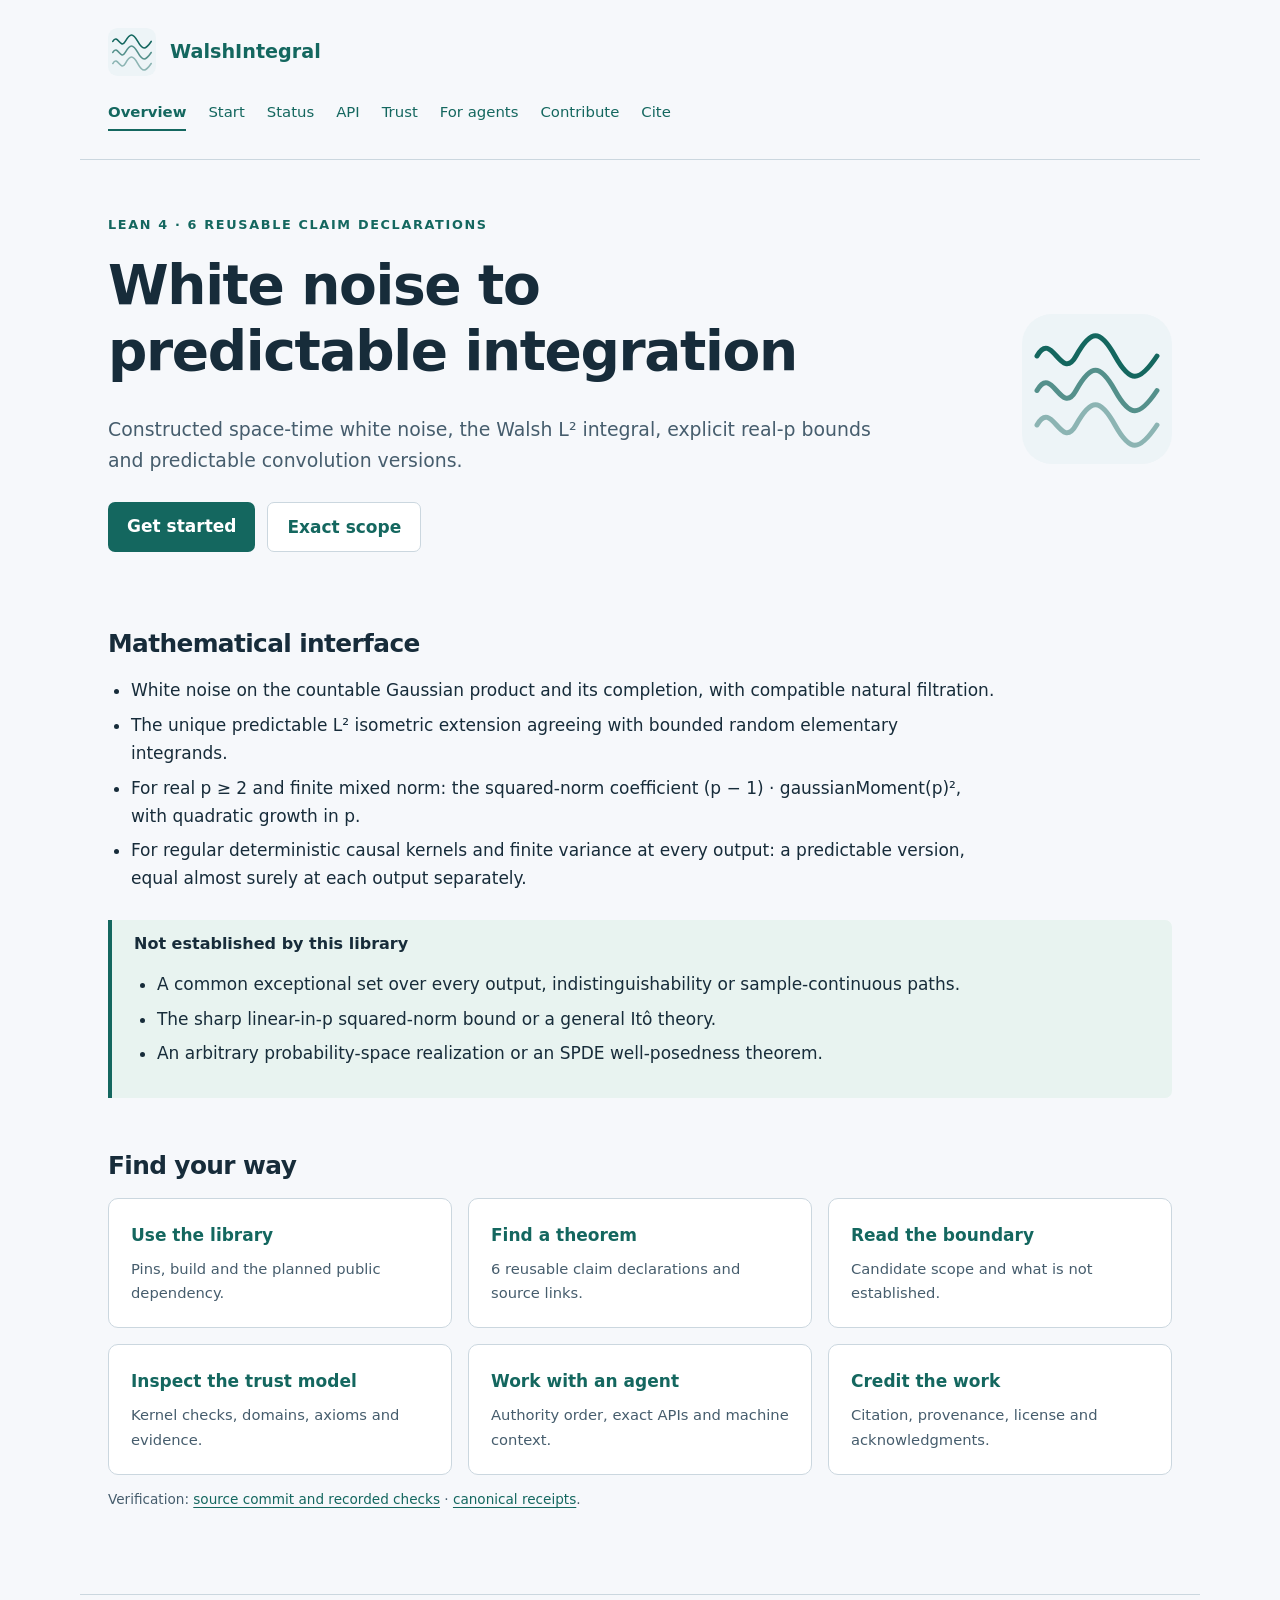
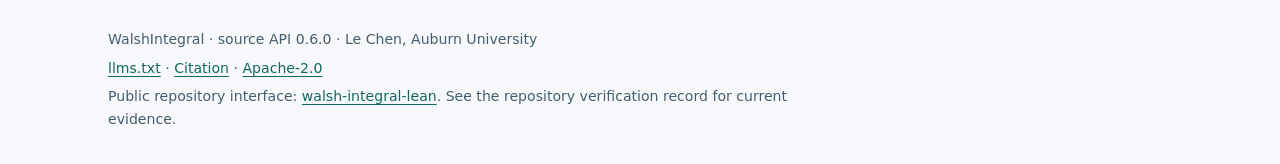
==== docs/index.html @ 128b3637 "Release WalshIntegral source API 0.6.0" ====
<!doctype html>
<html lang="en"><head><meta charset="utf-8"><meta name="viewport" content="width=device-width,initial-scale=1"><meta name="description" content="Constructed space-time white noise, the Walsh L² integral, explicit real-p bounds and predictable convolution versions."><title>Overview · WalshIntegral</title><link rel="stylesheet" href="assets/site.css"><link rel="icon" href="assets/mark.svg"></head><body class="walsh"><a class="skip" href="#content">Skip to content</a><header><a class="brand" href="index.html"><img src="assets/mark.svg" alt=""><span>WalshIntegral</span></a><nav aria-label="Main navigation"><a href="index.html" aria-current="page">Overview</a><a href="getting-started.html">Start</a><a href="status.html">Status</a><a href="api.html">API</a><a href="trust.html">Trust</a><a href="agents.html">For agents</a><a href="contributing.html">Contribute</a><a href="citation.html">Cite</a></nav></header><main id="content"><section class="hero"><div><p class="eyebrow">Lean 4 · 6 reusable claim declarations</p><h1>White noise to predictable integration</h1><p class="lead">Constructed space-time white noise, the Walsh L² integral, explicit real-p bounds and predictable convolution versions.</p><p class="actions"><a class="button" href="getting-started.html">Get started</a><a class="button secondary" href="status.html">Exact scope</a></p></div><img src="assets/mark.svg" alt=""></section><h2>Mathematical interface</h2><ul><li>White noise on the countable Gaussian product and its completion, with compatible natural filtration.</li><li>The unique predictable L² isometric extension agreeing with bounded random elementary integrands.</li><li>For real p ≥ 2 and finite mixed norm: the squared-norm coefficient (p − 1) · gaussianMoment(p)², with quadratic growth in p.</li><li>For regular deterministic causal kernels and finite variance at every output: a predictable version, equal almost surely at each output separately.</li></ul><aside class="boundary" aria-labelledby="boundary-title"><h2 id="boundary-title">Not established by this library</h2><ul><li>A common exceptional set over every output, indistinguishability or sample-continuous paths.</li><li>The sharp linear-in-p squared-norm bound or a general Itô theory.</li><li>An arbitrary probability-space realization or an SPDE well-posedness theorem.</li></ul></aside><h2>Find your way</h2><div class="cards"><a class="card" href="getting-started.html"><strong>Use the library</strong><span>Pins, build and the planned public dependency.</span></a><a class="card" href="api.html"><strong>Find a theorem</strong><span>6 reusable claim declarations and source links.</span></a><a class="card" href="status.html"><strong>Read the boundary</strong><span>Candidate scope and what is not established.</span></a><a class="card" href="trust.html"><strong>Inspect the trust model</strong><span>Kernel checks, domains, axioms and evidence.</span></a><a class="card" href="agents.html"><strong>Work with an agent</strong><span>Authority order, exact APIs and machine context.</span></a><a class="card" href="citation.html"><strong>Credit the work</strong><span>Citation, provenance, license and acknowledgments.</span></a></div><p class="meta">Verification: <a href="https://github.com/chenle02/walsh-integral-lean/blob/main/README.md#verification-at-a-glance">source commit and recorded checks</a> · <a href="https://github.com/chenle02/walsh-integral-lean/tree/main/.lean-receipts">canonical receipts</a>.</p></main><footer><p>WalshIntegral · source API 0.6.0 · Le Chen, Auburn University</p><p><a href="llms.txt">llms.txt</a> · <a href="source/CITATION.cff">Citation</a> · <a href="source/LICENSE">Apache-2.0</a></p><p>Public repository interface: <a href="https://github.com/chenle02/walsh-integral-lean">walsh-integral-lean</a>. See the repository verification record for current evidence.</p></footer></body></html>
---- docs/assets/site.css ----
:root{color-scheme:light dark;--bg:#f6f8fb;--paper:#fff;--ink:#172c3a;--muted:#465d6d;--line:#cbd7df;--accent:#174f79;--soft:#eaf1f7;--warn:#6a4816;--warnbg:#fff4db;--code:#edf2f7}
*{box-sizing:border-box}body{margin:0;background:var(--bg);color:var(--ink);font:17px/1.65 system-ui,-apple-system,BlinkMacSystemFont,'Segoe UI',sans-serif}a{color:var(--accent);text-underline-offset:.2em}a:hover{text-decoration-thickness:2px}a:focus-visible{outline:3px solid var(--accent);outline-offset:5px}header,main,footer{max-width:1120px;margin:auto;padding:28px}header{border-bottom:1px solid var(--line)}.brand{display:flex;align-items:center;gap:14px;font-size:1.2rem;font-weight:750;text-decoration:none}.brand img{width:48px;height:48px}nav{display:flex;flex-wrap:wrap;gap:8px 22px;margin-top:20px;font-size:.93rem}nav a{padding:4px 0;text-decoration:none}nav a[aria-current=page]{border-bottom:2px solid var(--accent);font-weight:700}.skip{position:absolute;left:12px;top:-90px;background:var(--paper);padding:12px;z-index:2}.skip:focus{top:10px}main{min-height:65vh;padding-top:42px;padding-bottom:70px}h1,h2,h3{line-height:1.2;letter-spacing:-.025em}h1{font-size:clamp(2.15rem,4.3vw,3.5rem);max-width:18ch;margin:.3em 0 .55em}h2{font-size:1.55rem;margin:2.1em 0 .7em}h3{font-size:1.12rem}p,li{max-width:80ch}.lead{font-size:1.18rem;color:var(--muted);max-width:65ch}.eyebrow{font-size:.8rem;text-transform:uppercase;letter-spacing:.13em;font-weight:750;color:var(--accent)}.hero{display:grid;grid-template-columns:minmax(0,1fr) 150px;gap:45px;align-items:center}.hero>img{width:150px;height:150px}.badge{display:inline-block;padding:5px 11px;border:1px solid var(--line);border-radius:30px;font-size:.8rem;color:var(--muted)}.actions{display:flex;flex-wrap:wrap;gap:12px;margin:25px 0}.button{background:var(--accent);color:#fff;text-decoration:none;padding:10px 19px;border-radius:7px;font-weight:650}.button.secondary{background:var(--paper);color:var(--accent);border:1px solid var(--line)}.boundary{border-left:4px solid var(--accent);background:var(--soft);padding:14px 22px;margin:27px 0;border-radius:0 7px 7px 0}.boundary h2{margin:0;font-size:1rem;letter-spacing:0}.cards{display:grid;grid-template-columns:repeat(3,minmax(0,1fr));gap:16px}.card{display:block;min-width:0;background:var(--paper);border:1px solid var(--line);border-radius:10px;padding:22px;text-decoration:none}.card strong,.card span{display:block}.card strong{margin-bottom:8px}.card span{color:var(--muted);font-size:.92rem}.card:hover{border-color:var(--accent)}code{font: .88em/1.5 ui-monospace,SFMono-Regular,Consolas,monospace;overflow-wrap:anywhere}pre{white-space:pre;overflow:auto;max-width:100%;padding:20px;background:var(--code);border:1px solid var(--line);border-radius:8px}pre code{overflow-wrap:normal}table{width:100%;border-collapse:collapse;font-size:.92rem}td,th{vertical-align:top;text-align:left;padding:14px 12px;border-bottom:1px solid var(--line);overflow-wrap:anywhere}.table-scroll{max-width:100%;overflow-x:auto}.claim{background:var(--paper);border:1px solid var(--line);border-radius:9px;padding:20px 24px;margin:16px 0}.claim h2{margin:0 0 8px;font-size:1.05rem;letter-spacing:0}.claim p{margin:9px 0}.meta{font-size:.85rem;color:var(--muted)}footer{border-top:1px solid var(--line);font-size:.88rem;color:var(--muted)}footer p{margin:.35em 0}.quiet{color:var(--muted)}.credits{font-size:.9rem}ul{padding-left:1.35em}li{margin:.4em 0}hr{border:0;border-top:1px solid var(--line);margin:35px 0}body.walsh{--accent:#14675f;--soft:#e8f3f0}
@media(prefers-color-scheme:dark){:root{--bg:#101c26;--paper:#152633;--ink:#e4edf2;--muted:#b0c3cf;--line:#3e5667;--accent:#94c9ef;--soft:#1d3345;--warn:#f0cd8a;--warnbg:#352d1d;--code:#172b3b}body.walsh{--accent:#96d9cb;--soft:#1a3735}.button{color:#102330}}
@media(max-width:760px){.cards{grid-template-columns:repeat(2,minmax(0,1fr))}.hero{grid-template-columns:minmax(0,1fr) 85px;gap:20px}.hero>img{width:85px;height:85px}}
@media(max-width:480px){header,main,footer{padding:20px}.hero{display:block}.hero>img{display:none}.cards{grid-template-columns:1fr}nav{gap:6px 17px}td,th{padding:11px 8px}.claim{padding:17px}.lead{font-size:1.08rem}h1{max-width:22ch}}
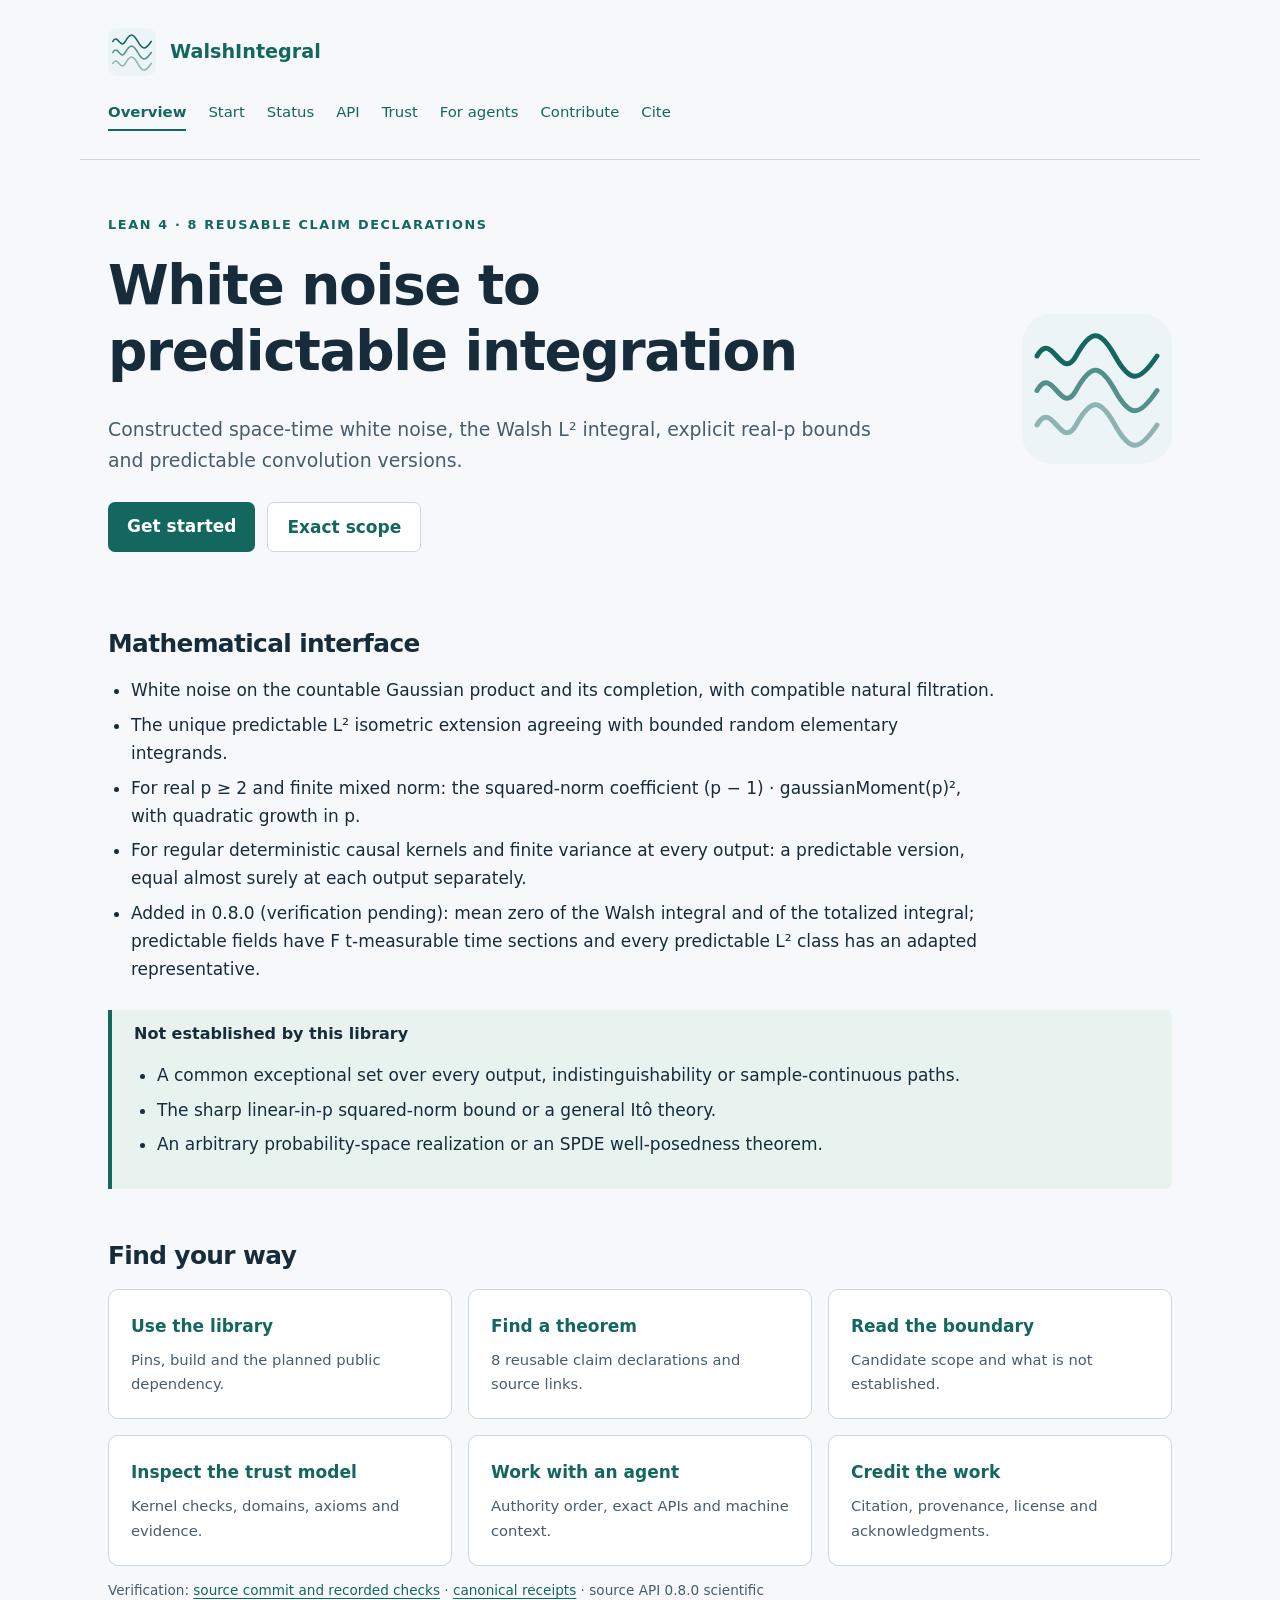
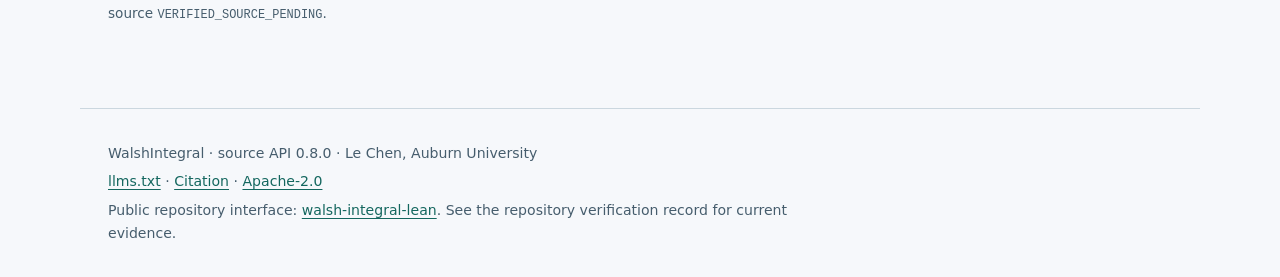
==== commit 35bc9935: "docs: prepare WalshIntegral 0.8.0 release candidate Bump release metadata to 0.8.0 (lakefile.toml, C" ====
--- a/docs/index.html
+++ b/docs/index.html
@@ -1,2 +1,2 @@
 <!doctype html>
-<html lang="en"><head><meta charset="utf-8"><meta name="viewport" content="width=device-width,initial-scale=1"><meta name="description" content="Constructed space-time white noise, the Walsh L² integral, explicit real-p bounds and predictable convolution versions."><title>Overview · WalshIntegral</title><link rel="stylesheet" href="assets/site.css"><link rel="icon" href="assets/mark.svg"></head><body class="walsh"><a class="skip" href="#content">Skip to content</a><header><a class="brand" href="index.html"><img src="assets/mark.svg" alt=""><span>WalshIntegral</span></a><nav aria-label="Main navigation"><a href="index.html" aria-current="page">Overview</a><a href="getting-started.html">Start</a><a href="status.html">Status</a><a href="api.html">API</a><a href="trust.html">Trust</a><a href="agents.html">For agents</a><a href="contributing.html">Contribute</a><a href="citation.html">Cite</a></nav></header><main id="content"><section class="hero"><div><p class="eyebrow">Lean 4 · 6 reusable claim declarations</p><h1>White noise to predictable integration</h1><p class="lead">Constructed space-time white noise, the Walsh L² integral, explicit real-p bounds and predictable convolution versions.</p><p class="actions"><a class="button" href="getting-started.html">Get started</a><a class="button secondary" href="status.html">Exact scope</a></p></div><img src="assets/mark.svg" alt=""></section><h2>Mathematical interface</h2><ul><li>White noise on the countable Gaussian product and its completion, with compatible natural filtration.</li><li>The unique predictable L² isometric extension agreeing with bounded random elementary integrands.</li><li>For real p ≥ 2 and finite mixed norm: the squared-norm coefficient (p − 1) · gaussianMoment(p)², with quadratic growth in p.</li><li>For regular deterministic causal kernels and finite variance at every output: a predictable version, equal almost surely at each output separately.</li></ul><aside class="boundary" aria-labelledby="boundary-title"><h2 id="boundary-title">Not established by this library</h2><ul><li>A common exceptional set over every output, indistinguishability or sample-continuous paths.</li><li>The sharp linear-in-p squared-norm bound or a general Itô theory.</li><li>An arbitrary probability-space realization or an SPDE well-posedness theorem.</li></ul></aside><h2>Find your way</h2><div class="cards"><a class="card" href="getting-started.html"><strong>Use the library</strong><span>Pins, build and the planned public dependency.</span></a><a class="card" href="api.html"><strong>Find a theorem</strong><span>6 reusable claim declarations and source links.</span></a><a class="card" href="status.html"><strong>Read the boundary</strong><span>Candidate scope and what is not established.</span></a><a class="card" href="trust.html"><strong>Inspect the trust model</strong><span>Kernel checks, domains, axioms and evidence.</span></a><a class="card" href="agents.html"><strong>Work with an agent</strong><span>Authority order, exact APIs and machine context.</span></a><a class="card" href="citation.html"><strong>Credit the work</strong><span>Citation, provenance, license and acknowledgments.</span></a></div><p class="meta">Verification: <a href="https://github.com/chenle02/walsh-integral-lean/blob/main/README.md#verification-at-a-glance">source commit and recorded checks</a> · <a href="https://github.com/chenle02/walsh-integral-lean/tree/main/.lean-receipts">canonical receipts</a>.</p></main><footer><p>WalshIntegral · source API 0.6.0 · Le Chen, Auburn University</p><p><a href="llms.txt">llms.txt</a> · <a href="source/CITATION.cff">Citation</a> · <a href="source/LICENSE">Apache-2.0</a></p><p>Public repository interface: <a href="https://github.com/chenle02/walsh-integral-lean">walsh-integral-lean</a>. See the repository verification record for current evidence.</p></footer></body></html>
+<html lang="en"><head><meta charset="utf-8"><meta name="viewport" content="width=device-width,initial-scale=1"><meta name="description" content="Constructed space-time white noise, the Walsh L² integral, explicit real-p bounds and predictable convolution versions."><title>Overview · WalshIntegral</title><link rel="stylesheet" href="assets/site.css"><link rel="icon" href="assets/mark.svg"></head><body class="walsh"><a class="skip" href="#content">Skip to content</a><header><a class="brand" href="index.html"><img src="assets/mark.svg" alt=""><span>WalshIntegral</span></a><nav aria-label="Main navigation"><a href="index.html" aria-current="page">Overview</a><a href="getting-started.html">Start</a><a href="status.html">Status</a><a href="api.html">API</a><a href="trust.html">Trust</a><a href="agents.html">For agents</a><a href="contributing.html">Contribute</a><a href="citation.html">Cite</a></nav></header><main id="content"><section class="hero"><div><p class="eyebrow">Lean 4 · 8 reusable claim declarations</p><h1>White noise to predictable integration</h1><p class="lead">Constructed space-time white noise, the Walsh L² integral, explicit real-p bounds and predictable convolution versions.</p><p class="actions"><a class="button" href="getting-started.html">Get started</a><a class="button secondary" href="status.html">Exact scope</a></p></div><img src="assets/mark.svg" alt=""></section><h2>Mathematical interface</h2><ul><li>White noise on the countable Gaussian product and its completion, with compatible natural filtration.</li><li>The unique predictable L² isometric extension agreeing with bounded random elementary integrands.</li><li>For real p ≥ 2 and finite mixed norm: the squared-norm coefficient (p − 1) · gaussianMoment(p)², with quadratic growth in p.</li><li>For regular deterministic causal kernels and finite variance at every output: a predictable version, equal almost surely at each output separately.</li><li>Added in 0.8.0 (verification pending): mean zero of the Walsh integral and of the totalized integral; predictable fields have F t-measurable time sections and every predictable L² class has an adapted representative.</li></ul><aside class="boundary" aria-labelledby="boundary-title"><h2 id="boundary-title">Not established by this library</h2><ul><li>A common exceptional set over every output, indistinguishability or sample-continuous paths.</li><li>The sharp linear-in-p squared-norm bound or a general Itô theory.</li><li>An arbitrary probability-space realization or an SPDE well-posedness theorem.</li></ul></aside><h2>Find your way</h2><div class="cards"><a class="card" href="getting-started.html"><strong>Use the library</strong><span>Pins, build and the planned public dependency.</span></a><a class="card" href="api.html"><strong>Find a theorem</strong><span>8 reusable claim declarations and source links.</span></a><a class="card" href="status.html"><strong>Read the boundary</strong><span>Candidate scope and what is not established.</span></a><a class="card" href="trust.html"><strong>Inspect the trust model</strong><span>Kernel checks, domains, axioms and evidence.</span></a><a class="card" href="agents.html"><strong>Work with an agent</strong><span>Authority order, exact APIs and machine context.</span></a><a class="card" href="citation.html"><strong>Credit the work</strong><span>Citation, provenance, license and acknowledgments.</span></a></div><p class="meta">Verification: <a href="https://github.com/chenle02/walsh-integral-lean/blob/main/README.md#verification-at-a-glance">source commit and recorded checks</a> · <a href="https://github.com/chenle02/walsh-integral-lean/tree/main/.lean-receipts">canonical receipts</a> · source API 0.8.0 scientific source <code>VERIFIED_SOURCE_PENDING</code>.</p></main><footer><p>WalshIntegral · source API 0.8.0 · Le Chen, Auburn University</p><p><a href="llms.txt">llms.txt</a> · <a href="source/CITATION.cff">Citation</a> · <a href="source/LICENSE">Apache-2.0</a></p><p>Public repository interface: <a href="https://github.com/chenle02/walsh-integral-lean">walsh-integral-lean</a>. See the repository verification record for current evidence.</p></footer></body></html>
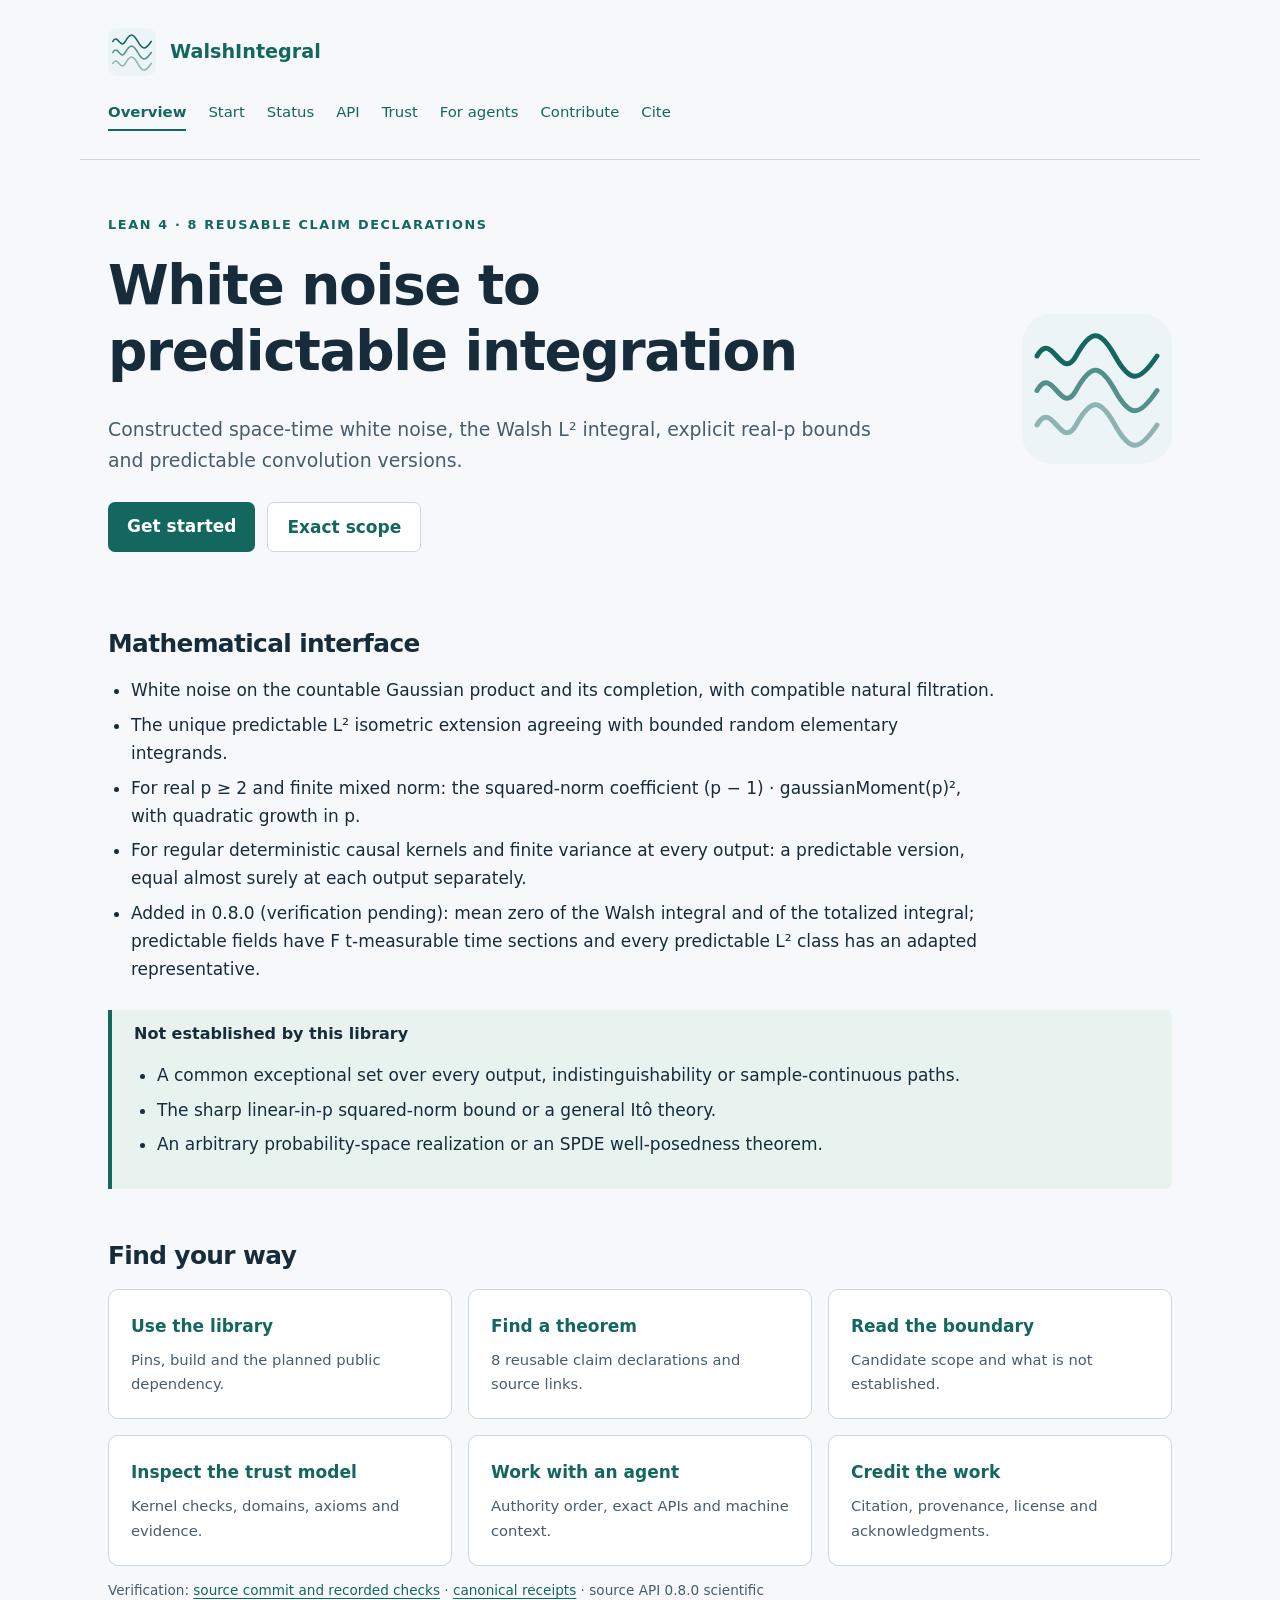
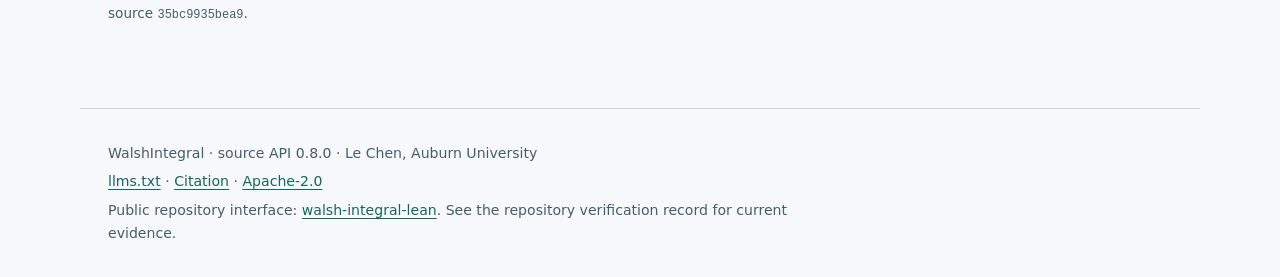
==== commit e33fd700: "docs: publish verified 0.8.0 status, verification record and formalization.yaml README (0.8.0; 8 of " ====
--- a/docs/index.html
+++ b/docs/index.html
@@ -1,2 +1,2 @@
 <!doctype html>
-<html lang="en"><head><meta charset="utf-8"><meta name="viewport" content="width=device-width,initial-scale=1"><meta name="description" content="Constructed space-time white noise, the Walsh L² integral, explicit real-p bounds and predictable convolution versions."><title>Overview · WalshIntegral</title><link rel="stylesheet" href="assets/site.css"><link rel="icon" href="assets/mark.svg"></head><body class="walsh"><a class="skip" href="#content">Skip to content</a><header><a class="brand" href="index.html"><img src="assets/mark.svg" alt=""><span>WalshIntegral</span></a><nav aria-label="Main navigation"><a href="index.html" aria-current="page">Overview</a><a href="getting-started.html">Start</a><a href="status.html">Status</a><a href="api.html">API</a><a href="trust.html">Trust</a><a href="agents.html">For agents</a><a href="contributing.html">Contribute</a><a href="citation.html">Cite</a></nav></header><main id="content"><section class="hero"><div><p class="eyebrow">Lean 4 · 8 reusable claim declarations</p><h1>White noise to predictable integration</h1><p class="lead">Constructed space-time white noise, the Walsh L² integral, explicit real-p bounds and predictable convolution versions.</p><p class="actions"><a class="button" href="getting-started.html">Get started</a><a class="button secondary" href="status.html">Exact scope</a></p></div><img src="assets/mark.svg" alt=""></section><h2>Mathematical interface</h2><ul><li>White noise on the countable Gaussian product and its completion, with compatible natural filtration.</li><li>The unique predictable L² isometric extension agreeing with bounded random elementary integrands.</li><li>For real p ≥ 2 and finite mixed norm: the squared-norm coefficient (p − 1) · gaussianMoment(p)², with quadratic growth in p.</li><li>For regular deterministic causal kernels and finite variance at every output: a predictable version, equal almost surely at each output separately.</li><li>Added in 0.8.0 (verification pending): mean zero of the Walsh integral and of the totalized integral; predictable fields have F t-measurable time sections and every predictable L² class has an adapted representative.</li></ul><aside class="boundary" aria-labelledby="boundary-title"><h2 id="boundary-title">Not established by this library</h2><ul><li>A common exceptional set over every output, indistinguishability or sample-continuous paths.</li><li>The sharp linear-in-p squared-norm bound or a general Itô theory.</li><li>An arbitrary probability-space realization or an SPDE well-posedness theorem.</li></ul></aside><h2>Find your way</h2><div class="cards"><a class="card" href="getting-started.html"><strong>Use the library</strong><span>Pins, build and the planned public dependency.</span></a><a class="card" href="api.html"><strong>Find a theorem</strong><span>8 reusable claim declarations and source links.</span></a><a class="card" href="status.html"><strong>Read the boundary</strong><span>Candidate scope and what is not established.</span></a><a class="card" href="trust.html"><strong>Inspect the trust model</strong><span>Kernel checks, domains, axioms and evidence.</span></a><a class="card" href="agents.html"><strong>Work with an agent</strong><span>Authority order, exact APIs and machine context.</span></a><a class="card" href="citation.html"><strong>Credit the work</strong><span>Citation, provenance, license and acknowledgments.</span></a></div><p class="meta">Verification: <a href="https://github.com/chenle02/walsh-integral-lean/blob/main/README.md#verification-at-a-glance">source commit and recorded checks</a> · <a href="https://github.com/chenle02/walsh-integral-lean/tree/main/.lean-receipts">canonical receipts</a> · source API 0.8.0 scientific source <code>VERIFIED_SOURCE_PENDING</code>.</p></main><footer><p>WalshIntegral · source API 0.8.0 · Le Chen, Auburn University</p><p><a href="llms.txt">llms.txt</a> · <a href="source/CITATION.cff">Citation</a> · <a href="source/LICENSE">Apache-2.0</a></p><p>Public repository interface: <a href="https://github.com/chenle02/walsh-integral-lean">walsh-integral-lean</a>. See the repository verification record for current evidence.</p></footer></body></html>
+<html lang="en"><head><meta charset="utf-8"><meta name="viewport" content="width=device-width,initial-scale=1"><meta name="description" content="Constructed space-time white noise, the Walsh L² integral, explicit real-p bounds and predictable convolution versions."><title>Overview · WalshIntegral</title><link rel="stylesheet" href="assets/site.css"><link rel="icon" href="assets/mark.svg"></head><body class="walsh"><a class="skip" href="#content">Skip to content</a><header><a class="brand" href="index.html"><img src="assets/mark.svg" alt=""><span>WalshIntegral</span></a><nav aria-label="Main navigation"><a href="index.html" aria-current="page">Overview</a><a href="getting-started.html">Start</a><a href="status.html">Status</a><a href="api.html">API</a><a href="trust.html">Trust</a><a href="agents.html">For agents</a><a href="contributing.html">Contribute</a><a href="citation.html">Cite</a></nav></header><main id="content"><section class="hero"><div><p class="eyebrow">Lean 4 · 8 reusable claim declarations</p><h1>White noise to predictable integration</h1><p class="lead">Constructed space-time white noise, the Walsh L² integral, explicit real-p bounds and predictable convolution versions.</p><p class="actions"><a class="button" href="getting-started.html">Get started</a><a class="button secondary" href="status.html">Exact scope</a></p></div><img src="assets/mark.svg" alt=""></section><h2>Mathematical interface</h2><ul><li>White noise on the countable Gaussian product and its completion, with compatible natural filtration.</li><li>The unique predictable L² isometric extension agreeing with bounded random elementary integrands.</li><li>For real p ≥ 2 and finite mixed norm: the squared-norm coefficient (p − 1) · gaussianMoment(p)², with quadratic growth in p.</li><li>For regular deterministic causal kernels and finite variance at every output: a predictable version, equal almost surely at each output separately.</li><li>Added in 0.8.0 (verification pending): mean zero of the Walsh integral and of the totalized integral; predictable fields have F t-measurable time sections and every predictable L² class has an adapted representative.</li></ul><aside class="boundary" aria-labelledby="boundary-title"><h2 id="boundary-title">Not established by this library</h2><ul><li>A common exceptional set over every output, indistinguishability or sample-continuous paths.</li><li>The sharp linear-in-p squared-norm bound or a general Itô theory.</li><li>An arbitrary probability-space realization or an SPDE well-posedness theorem.</li></ul></aside><h2>Find your way</h2><div class="cards"><a class="card" href="getting-started.html"><strong>Use the library</strong><span>Pins, build and the planned public dependency.</span></a><a class="card" href="api.html"><strong>Find a theorem</strong><span>8 reusable claim declarations and source links.</span></a><a class="card" href="status.html"><strong>Read the boundary</strong><span>Candidate scope and what is not established.</span></a><a class="card" href="trust.html"><strong>Inspect the trust model</strong><span>Kernel checks, domains, axioms and evidence.</span></a><a class="card" href="agents.html"><strong>Work with an agent</strong><span>Authority order, exact APIs and machine context.</span></a><a class="card" href="citation.html"><strong>Credit the work</strong><span>Citation, provenance, license and acknowledgments.</span></a></div><p class="meta">Verification: <a href="https://github.com/chenle02/walsh-integral-lean/blob/main/README.md#verification-at-a-glance">source commit and recorded checks</a> · <a href="https://github.com/chenle02/walsh-integral-lean/tree/main/.lean-receipts">canonical receipts</a> · source API 0.8.0 scientific source <code>35bc9935bea9</code>.</p></main><footer><p>WalshIntegral · source API 0.8.0 · Le Chen, Auburn University</p><p><a href="llms.txt">llms.txt</a> · <a href="source/CITATION.cff">Citation</a> · <a href="source/LICENSE">Apache-2.0</a></p><p>Public repository interface: <a href="https://github.com/chenle02/walsh-integral-lean">walsh-integral-lean</a>. See the repository verification record for current evidence.</p></footer></body></html>
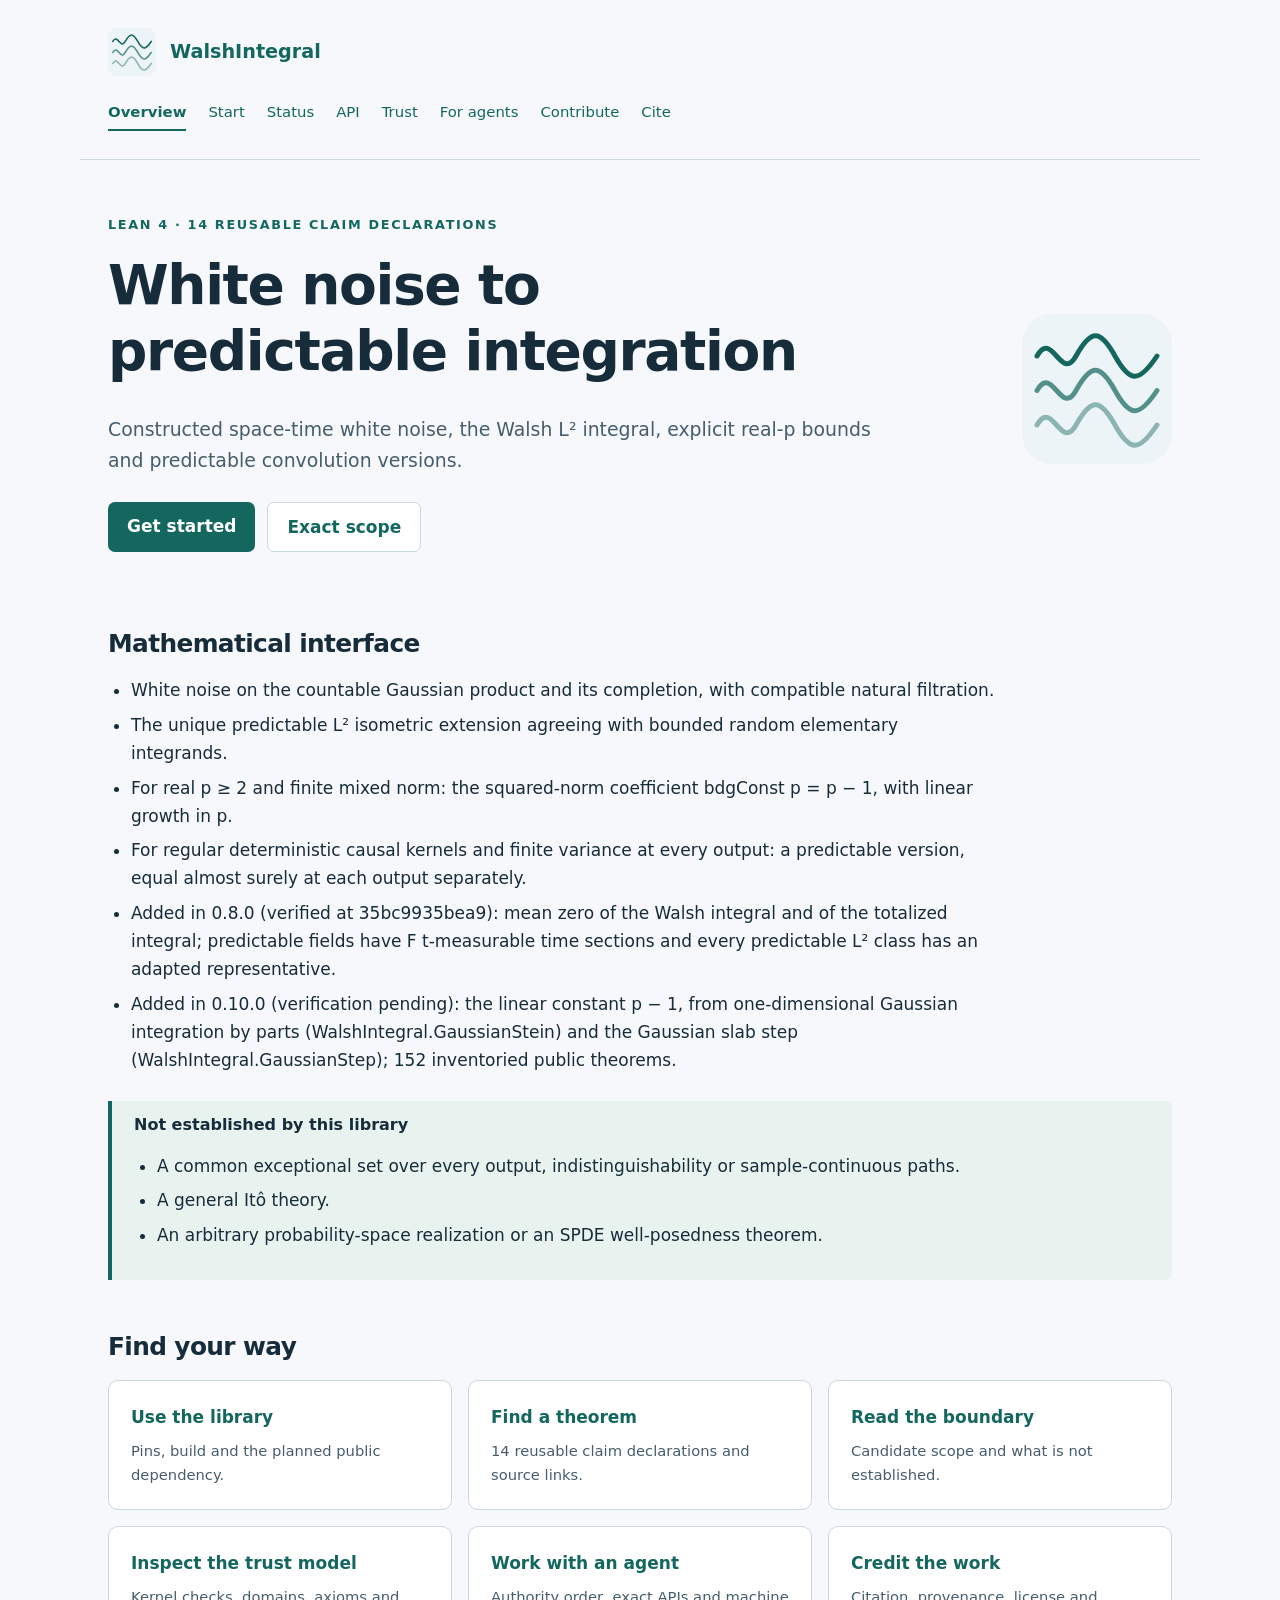
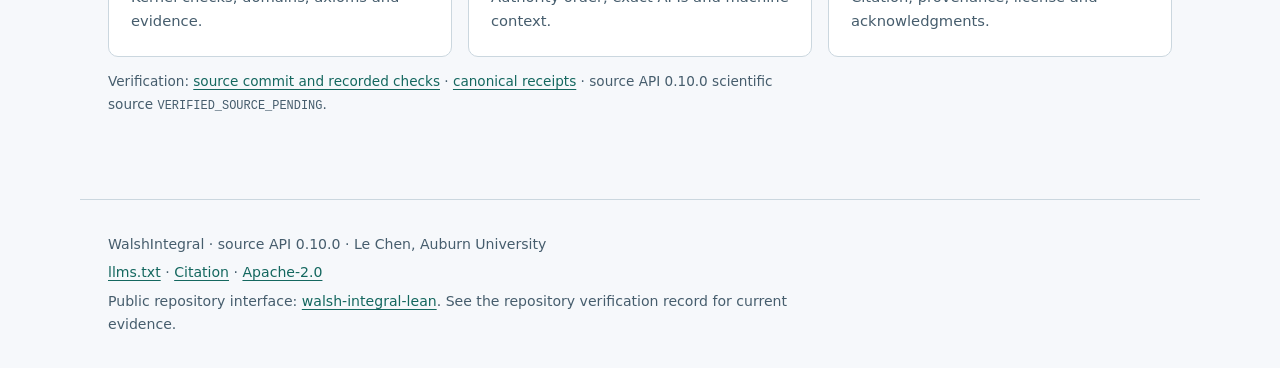
==== commit fbe62e48: "docs: prepare WalshIntegral 0.10.0 release candidate Bump release metadata to 0.10.0 (lakefile.toml," ====
--- a/docs/index.html
+++ b/docs/index.html
@@ -1,2 +1,2 @@
 <!doctype html>
-<html lang="en"><head><meta charset="utf-8"><meta name="viewport" content="width=device-width,initial-scale=1"><meta name="description" content="Constructed space-time white noise, the Walsh L² integral, explicit real-p bounds and predictable convolution versions."><title>Overview · WalshIntegral</title><link rel="stylesheet" href="assets/site.css"><link rel="icon" href="assets/mark.svg"></head><body class="walsh"><a class="skip" href="#content">Skip to content</a><header><a class="brand" href="index.html"><img src="assets/mark.svg" alt=""><span>WalshIntegral</span></a><nav aria-label="Main navigation"><a href="index.html" aria-current="page">Overview</a><a href="getting-started.html">Start</a><a href="status.html">Status</a><a href="api.html">API</a><a href="trust.html">Trust</a><a href="agents.html">For agents</a><a href="contributing.html">Contribute</a><a href="citation.html">Cite</a></nav></header><main id="content"><section class="hero"><div><p class="eyebrow">Lean 4 · 8 reusable claim declarations</p><h1>White noise to predictable integration</h1><p class="lead">Constructed space-time white noise, the Walsh L² integral, explicit real-p bounds and predictable convolution versions.</p><p class="actions"><a class="button" href="getting-started.html">Get started</a><a class="button secondary" href="status.html">Exact scope</a></p></div><img src="assets/mark.svg" alt=""></section><h2>Mathematical interface</h2><ul><li>White noise on the countable Gaussian product and its completion, with compatible natural filtration.</li><li>The unique predictable L² isometric extension agreeing with bounded random elementary integrands.</li><li>For real p ≥ 2 and finite mixed norm: the squared-norm coefficient (p − 1) · gaussianMoment(p)², with quadratic growth in p.</li><li>For regular deterministic causal kernels and finite variance at every output: a predictable version, equal almost surely at each output separately.</li><li>Added in 0.8.0 (verification pending): mean zero of the Walsh integral and of the totalized integral; predictable fields have F t-measurable time sections and every predictable L² class has an adapted representative.</li></ul><aside class="boundary" aria-labelledby="boundary-title"><h2 id="boundary-title">Not established by this library</h2><ul><li>A common exceptional set over every output, indistinguishability or sample-continuous paths.</li><li>The sharp linear-in-p squared-norm bound or a general Itô theory.</li><li>An arbitrary probability-space realization or an SPDE well-posedness theorem.</li></ul></aside><h2>Find your way</h2><div class="cards"><a class="card" href="getting-started.html"><strong>Use the library</strong><span>Pins, build and the planned public dependency.</span></a><a class="card" href="api.html"><strong>Find a theorem</strong><span>8 reusable claim declarations and source links.</span></a><a class="card" href="status.html"><strong>Read the boundary</strong><span>Candidate scope and what is not established.</span></a><a class="card" href="trust.html"><strong>Inspect the trust model</strong><span>Kernel checks, domains, axioms and evidence.</span></a><a class="card" href="agents.html"><strong>Work with an agent</strong><span>Authority order, exact APIs and machine context.</span></a><a class="card" href="citation.html"><strong>Credit the work</strong><span>Citation, provenance, license and acknowledgments.</span></a></div><p class="meta">Verification: <a href="https://github.com/chenle02/walsh-integral-lean/blob/main/README.md#verification-at-a-glance">source commit and recorded checks</a> · <a href="https://github.com/chenle02/walsh-integral-lean/tree/main/.lean-receipts">canonical receipts</a> · source API 0.8.0 scientific source <code>35bc9935bea9</code>.</p></main><footer><p>WalshIntegral · source API 0.8.0 · Le Chen, Auburn University</p><p><a href="llms.txt">llms.txt</a> · <a href="source/CITATION.cff">Citation</a> · <a href="source/LICENSE">Apache-2.0</a></p><p>Public repository interface: <a href="https://github.com/chenle02/walsh-integral-lean">walsh-integral-lean</a>. See the repository verification record for current evidence.</p></footer></body></html>
+<html lang="en"><head><meta charset="utf-8"><meta name="viewport" content="width=device-width,initial-scale=1"><meta name="description" content="Constructed space-time white noise, the Walsh L² integral, explicit real-p bounds and predictable convolution versions."><title>Overview · WalshIntegral</title><link rel="stylesheet" href="assets/site.css"><link rel="icon" href="assets/mark.svg"></head><body class="walsh"><a class="skip" href="#content">Skip to content</a><header><a class="brand" href="index.html"><img src="assets/mark.svg" alt=""><span>WalshIntegral</span></a><nav aria-label="Main navigation"><a href="index.html" aria-current="page">Overview</a><a href="getting-started.html">Start</a><a href="status.html">Status</a><a href="api.html">API</a><a href="trust.html">Trust</a><a href="agents.html">For agents</a><a href="contributing.html">Contribute</a><a href="citation.html">Cite</a></nav></header><main id="content"><section class="hero"><div><p class="eyebrow">Lean 4 · 14 reusable claim declarations</p><h1>White noise to predictable integration</h1><p class="lead">Constructed space-time white noise, the Walsh L² integral, explicit real-p bounds and predictable convolution versions.</p><p class="actions"><a class="button" href="getting-started.html">Get started</a><a class="button secondary" href="status.html">Exact scope</a></p></div><img src="assets/mark.svg" alt=""></section><h2>Mathematical interface</h2><ul><li>White noise on the countable Gaussian product and its completion, with compatible natural filtration.</li><li>The unique predictable L² isometric extension agreeing with bounded random elementary integrands.</li><li>For real p ≥ 2 and finite mixed norm: the squared-norm coefficient bdgConst p = p − 1, with linear growth in p.</li><li>For regular deterministic causal kernels and finite variance at every output: a predictable version, equal almost surely at each output separately.</li><li>Added in 0.8.0 (verified at 35bc9935bea9): mean zero of the Walsh integral and of the totalized integral; predictable fields have F t-measurable time sections and every predictable L² class has an adapted representative.</li><li>Added in 0.10.0 (verification pending): the linear constant p − 1, from one-dimensional Gaussian integration by parts (WalshIntegral.GaussianStein) and the Gaussian slab step (WalshIntegral.GaussianStep); 152 inventoried public theorems.</li></ul><aside class="boundary" aria-labelledby="boundary-title"><h2 id="boundary-title">Not established by this library</h2><ul><li>A common exceptional set over every output, indistinguishability or sample-continuous paths.</li><li>A general Itô theory.</li><li>An arbitrary probability-space realization or an SPDE well-posedness theorem.</li></ul></aside><h2>Find your way</h2><div class="cards"><a class="card" href="getting-started.html"><strong>Use the library</strong><span>Pins, build and the planned public dependency.</span></a><a class="card" href="api.html"><strong>Find a theorem</strong><span>14 reusable claim declarations and source links.</span></a><a class="card" href="status.html"><strong>Read the boundary</strong><span>Candidate scope and what is not established.</span></a><a class="card" href="trust.html"><strong>Inspect the trust model</strong><span>Kernel checks, domains, axioms and evidence.</span></a><a class="card" href="agents.html"><strong>Work with an agent</strong><span>Authority order, exact APIs and machine context.</span></a><a class="card" href="citation.html"><strong>Credit the work</strong><span>Citation, provenance, license and acknowledgments.</span></a></div><p class="meta">Verification: <a href="https://github.com/chenle02/walsh-integral-lean/blob/main/README.md#verification-at-a-glance">source commit and recorded checks</a> · <a href="https://github.com/chenle02/walsh-integral-lean/tree/main/.lean-receipts">canonical receipts</a> · source API 0.10.0 scientific source <code>VERIFIED_SOURCE_PENDING</code>.</p></main><footer><p>WalshIntegral · source API 0.10.0 · Le Chen, Auburn University</p><p><a href="llms.txt">llms.txt</a> · <a href="source/CITATION.cff">Citation</a> · <a href="source/LICENSE">Apache-2.0</a></p><p>Public repository interface: <a href="https://github.com/chenle02/walsh-integral-lean">walsh-integral-lean</a>. See the repository verification record for current evidence.</p></footer></body></html>
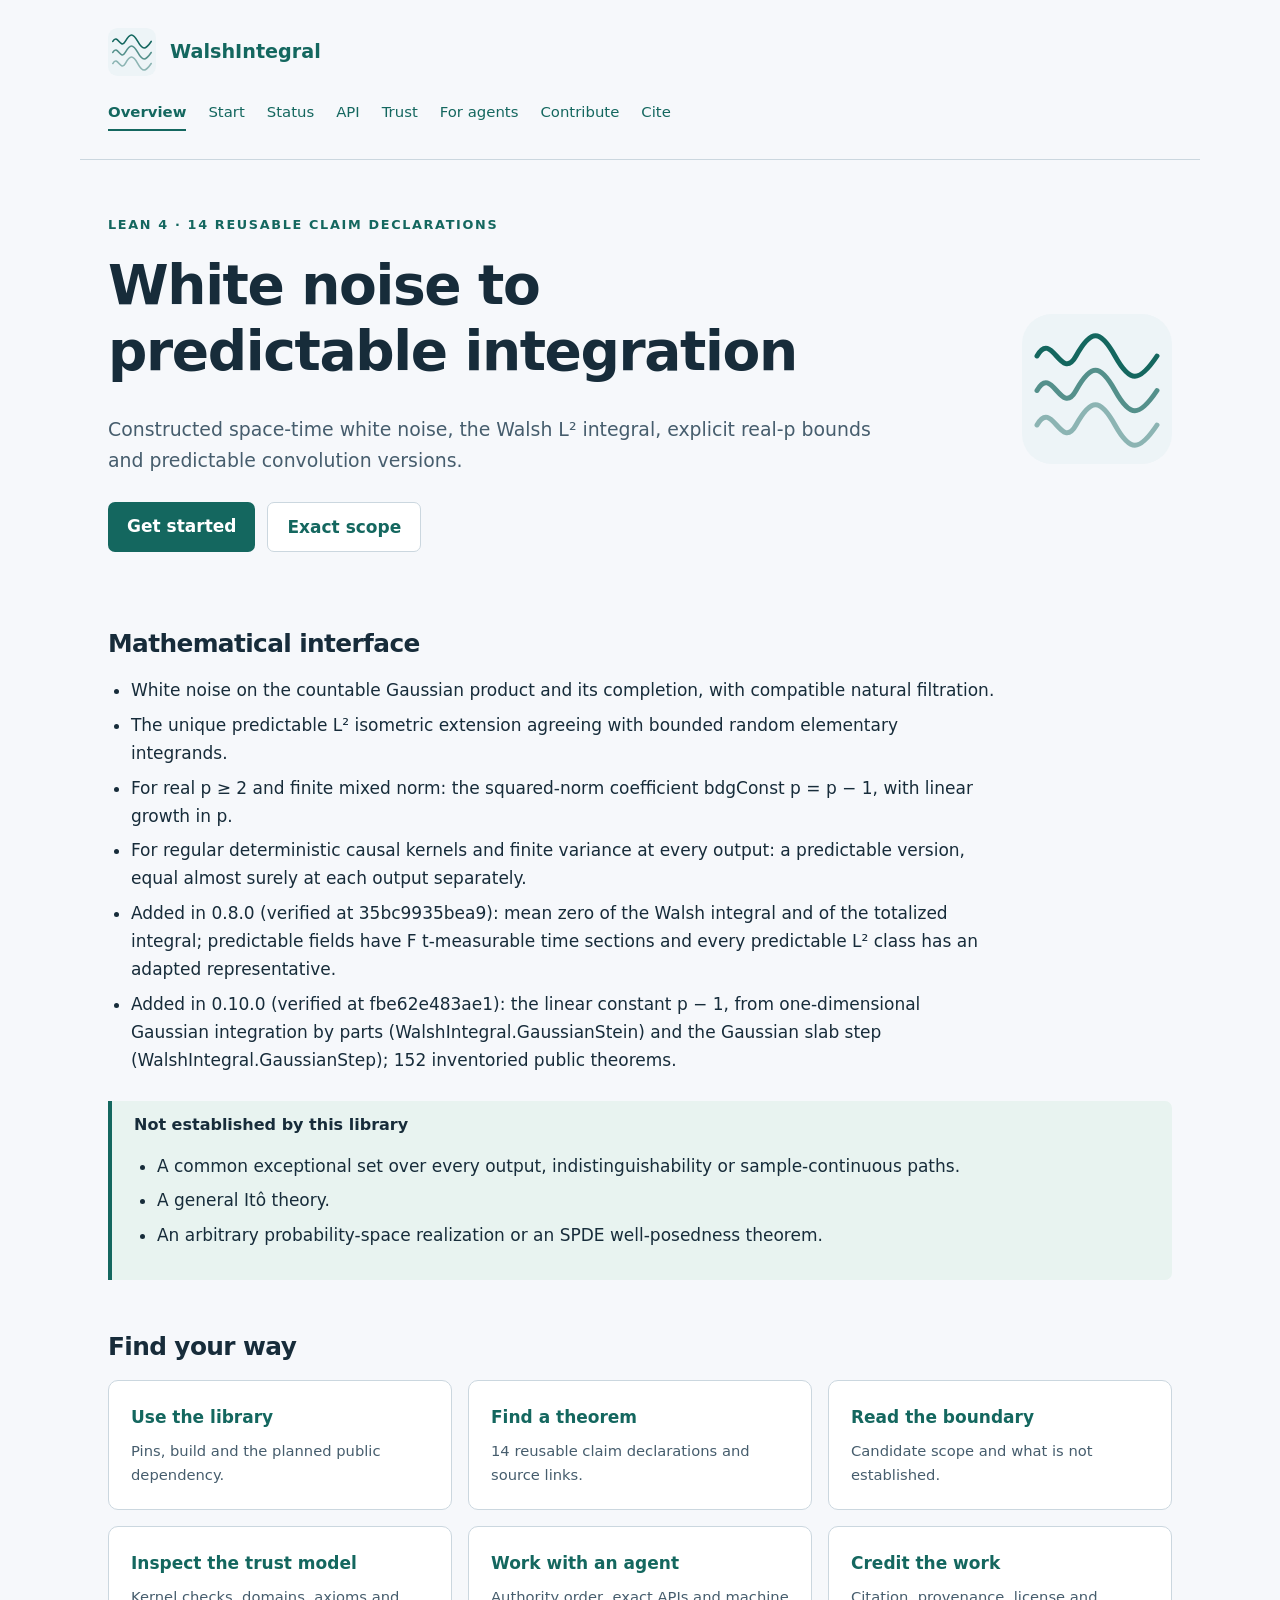
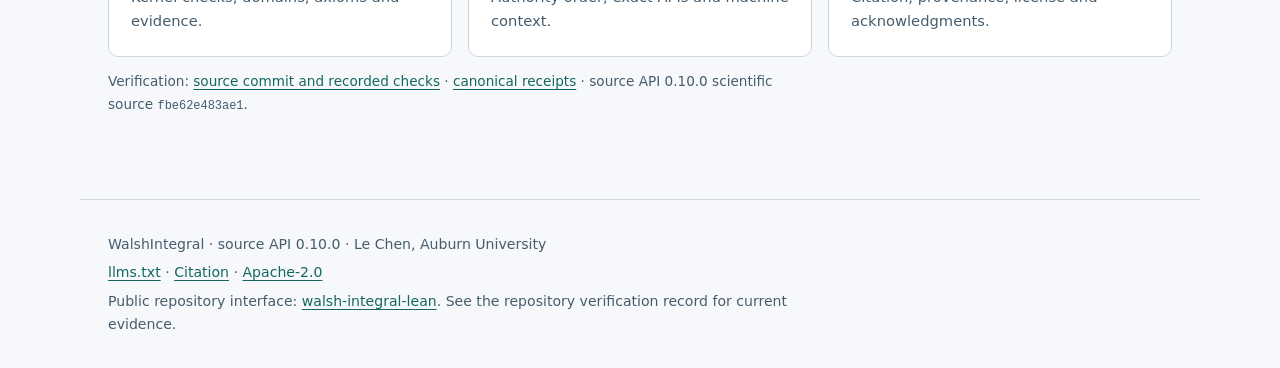
==== commit 9e119898: "docs: publish verified 0.10.0 status, verification record and formalization.yaml After the registry " ====
--- a/docs/index.html
+++ b/docs/index.html
@@ -1,2 +1,2 @@
 <!doctype html>
-<html lang="en"><head><meta charset="utf-8"><meta name="viewport" content="width=device-width,initial-scale=1"><meta name="description" content="Constructed space-time white noise, the Walsh L² integral, explicit real-p bounds and predictable convolution versions."><title>Overview · WalshIntegral</title><link rel="stylesheet" href="assets/site.css"><link rel="icon" href="assets/mark.svg"></head><body class="walsh"><a class="skip" href="#content">Skip to content</a><header><a class="brand" href="index.html"><img src="assets/mark.svg" alt=""><span>WalshIntegral</span></a><nav aria-label="Main navigation"><a href="index.html" aria-current="page">Overview</a><a href="getting-started.html">Start</a><a href="status.html">Status</a><a href="api.html">API</a><a href="trust.html">Trust</a><a href="agents.html">For agents</a><a href="contributing.html">Contribute</a><a href="citation.html">Cite</a></nav></header><main id="content"><section class="hero"><div><p class="eyebrow">Lean 4 · 14 reusable claim declarations</p><h1>White noise to predictable integration</h1><p class="lead">Constructed space-time white noise, the Walsh L² integral, explicit real-p bounds and predictable convolution versions.</p><p class="actions"><a class="button" href="getting-started.html">Get started</a><a class="button secondary" href="status.html">Exact scope</a></p></div><img src="assets/mark.svg" alt=""></section><h2>Mathematical interface</h2><ul><li>White noise on the countable Gaussian product and its completion, with compatible natural filtration.</li><li>The unique predictable L² isometric extension agreeing with bounded random elementary integrands.</li><li>For real p ≥ 2 and finite mixed norm: the squared-norm coefficient bdgConst p = p − 1, with linear growth in p.</li><li>For regular deterministic causal kernels and finite variance at every output: a predictable version, equal almost surely at each output separately.</li><li>Added in 0.8.0 (verified at 35bc9935bea9): mean zero of the Walsh integral and of the totalized integral; predictable fields have F t-measurable time sections and every predictable L² class has an adapted representative.</li><li>Added in 0.10.0 (verification pending): the linear constant p − 1, from one-dimensional Gaussian integration by parts (WalshIntegral.GaussianStein) and the Gaussian slab step (WalshIntegral.GaussianStep); 152 inventoried public theorems.</li></ul><aside class="boundary" aria-labelledby="boundary-title"><h2 id="boundary-title">Not established by this library</h2><ul><li>A common exceptional set over every output, indistinguishability or sample-continuous paths.</li><li>A general Itô theory.</li><li>An arbitrary probability-space realization or an SPDE well-posedness theorem.</li></ul></aside><h2>Find your way</h2><div class="cards"><a class="card" href="getting-started.html"><strong>Use the library</strong><span>Pins, build and the planned public dependency.</span></a><a class="card" href="api.html"><strong>Find a theorem</strong><span>14 reusable claim declarations and source links.</span></a><a class="card" href="status.html"><strong>Read the boundary</strong><span>Candidate scope and what is not established.</span></a><a class="card" href="trust.html"><strong>Inspect the trust model</strong><span>Kernel checks, domains, axioms and evidence.</span></a><a class="card" href="agents.html"><strong>Work with an agent</strong><span>Authority order, exact APIs and machine context.</span></a><a class="card" href="citation.html"><strong>Credit the work</strong><span>Citation, provenance, license and acknowledgments.</span></a></div><p class="meta">Verification: <a href="https://github.com/chenle02/walsh-integral-lean/blob/main/README.md#verification-at-a-glance">source commit and recorded checks</a> · <a href="https://github.com/chenle02/walsh-integral-lean/tree/main/.lean-receipts">canonical receipts</a> · source API 0.10.0 scientific source <code>VERIFIED_SOURCE_PENDING</code>.</p></main><footer><p>WalshIntegral · source API 0.10.0 · Le Chen, Auburn University</p><p><a href="llms.txt">llms.txt</a> · <a href="source/CITATION.cff">Citation</a> · <a href="source/LICENSE">Apache-2.0</a></p><p>Public repository interface: <a href="https://github.com/chenle02/walsh-integral-lean">walsh-integral-lean</a>. See the repository verification record for current evidence.</p></footer></body></html>
+<html lang="en"><head><meta charset="utf-8"><meta name="viewport" content="width=device-width,initial-scale=1"><meta name="description" content="Constructed space-time white noise, the Walsh L² integral, explicit real-p bounds and predictable convolution versions."><title>Overview · WalshIntegral</title><link rel="stylesheet" href="assets/site.css"><link rel="icon" href="assets/mark.svg"></head><body class="walsh"><a class="skip" href="#content">Skip to content</a><header><a class="brand" href="index.html"><img src="assets/mark.svg" alt=""><span>WalshIntegral</span></a><nav aria-label="Main navigation"><a href="index.html" aria-current="page">Overview</a><a href="getting-started.html">Start</a><a href="status.html">Status</a><a href="api.html">API</a><a href="trust.html">Trust</a><a href="agents.html">For agents</a><a href="contributing.html">Contribute</a><a href="citation.html">Cite</a></nav></header><main id="content"><section class="hero"><div><p class="eyebrow">Lean 4 · 14 reusable claim declarations</p><h1>White noise to predictable integration</h1><p class="lead">Constructed space-time white noise, the Walsh L² integral, explicit real-p bounds and predictable convolution versions.</p><p class="actions"><a class="button" href="getting-started.html">Get started</a><a class="button secondary" href="status.html">Exact scope</a></p></div><img src="assets/mark.svg" alt=""></section><h2>Mathematical interface</h2><ul><li>White noise on the countable Gaussian product and its completion, with compatible natural filtration.</li><li>The unique predictable L² isometric extension agreeing with bounded random elementary integrands.</li><li>For real p ≥ 2 and finite mixed norm: the squared-norm coefficient bdgConst p = p − 1, with linear growth in p.</li><li>For regular deterministic causal kernels and finite variance at every output: a predictable version, equal almost surely at each output separately.</li><li>Added in 0.8.0 (verified at 35bc9935bea9): mean zero of the Walsh integral and of the totalized integral; predictable fields have F t-measurable time sections and every predictable L² class has an adapted representative.</li><li>Added in 0.10.0 (verified at fbe62e483ae1): the linear constant p − 1, from one-dimensional Gaussian integration by parts (WalshIntegral.GaussianStein) and the Gaussian slab step (WalshIntegral.GaussianStep); 152 inventoried public theorems.</li></ul><aside class="boundary" aria-labelledby="boundary-title"><h2 id="boundary-title">Not established by this library</h2><ul><li>A common exceptional set over every output, indistinguishability or sample-continuous paths.</li><li>A general Itô theory.</li><li>An arbitrary probability-space realization or an SPDE well-posedness theorem.</li></ul></aside><h2>Find your way</h2><div class="cards"><a class="card" href="getting-started.html"><strong>Use the library</strong><span>Pins, build and the planned public dependency.</span></a><a class="card" href="api.html"><strong>Find a theorem</strong><span>14 reusable claim declarations and source links.</span></a><a class="card" href="status.html"><strong>Read the boundary</strong><span>Candidate scope and what is not established.</span></a><a class="card" href="trust.html"><strong>Inspect the trust model</strong><span>Kernel checks, domains, axioms and evidence.</span></a><a class="card" href="agents.html"><strong>Work with an agent</strong><span>Authority order, exact APIs and machine context.</span></a><a class="card" href="citation.html"><strong>Credit the work</strong><span>Citation, provenance, license and acknowledgments.</span></a></div><p class="meta">Verification: <a href="https://github.com/chenle02/walsh-integral-lean/blob/main/README.md#verification-at-a-glance">source commit and recorded checks</a> · <a href="https://github.com/chenle02/walsh-integral-lean/tree/main/.lean-receipts">canonical receipts</a> · source API 0.10.0 scientific source <code>fbe62e483ae1</code>.</p></main><footer><p>WalshIntegral · source API 0.10.0 · Le Chen, Auburn University</p><p><a href="llms.txt">llms.txt</a> · <a href="source/CITATION.cff">Citation</a> · <a href="source/LICENSE">Apache-2.0</a></p><p>Public repository interface: <a href="https://github.com/chenle02/walsh-integral-lean">walsh-integral-lean</a>. See the repository verification record for current evidence.</p></footer></body></html>
